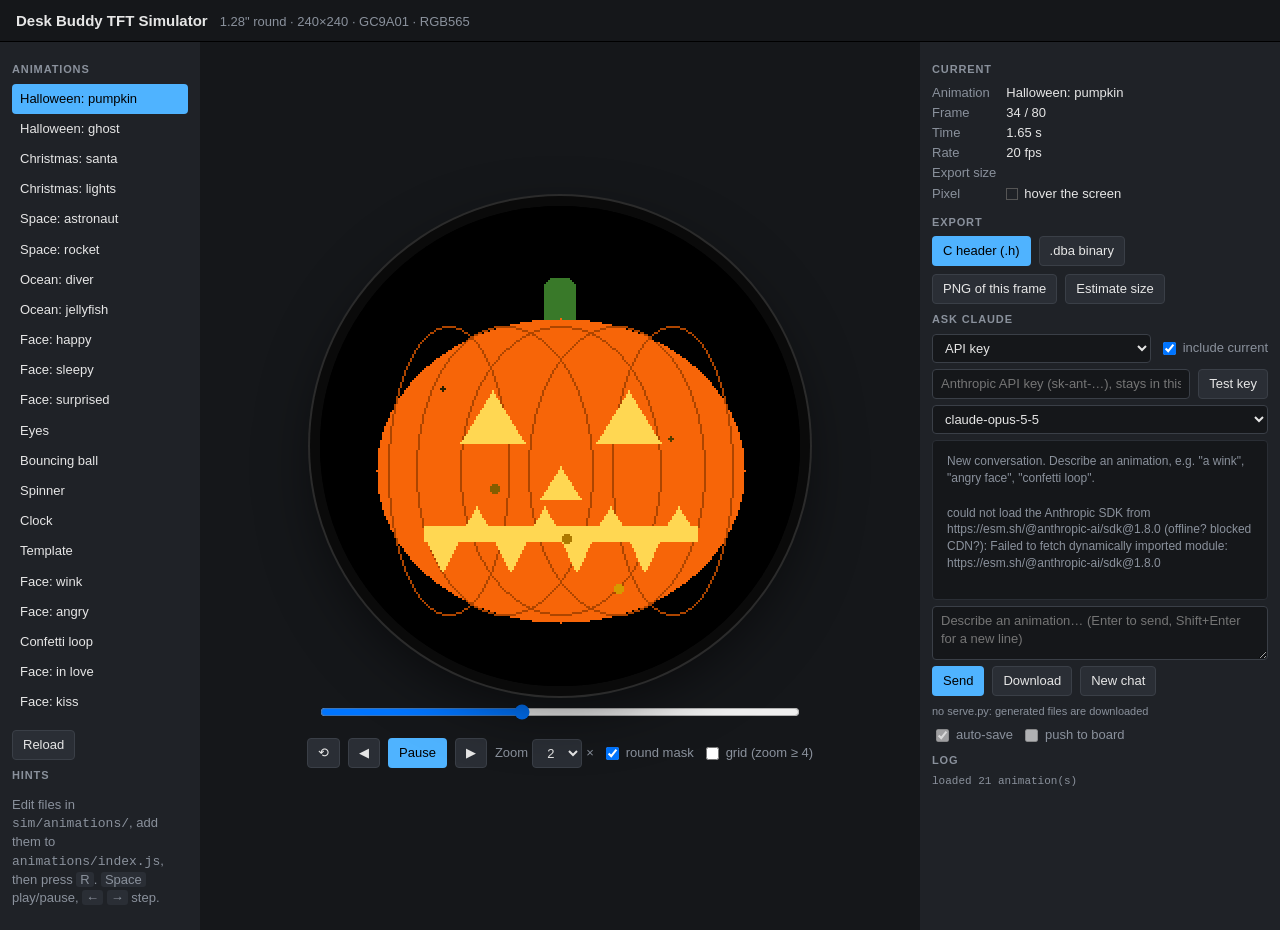
==== sim/index.html @ 9217c443 "Desk Buddy: TFT simulator, Claude chat, ESP32-S3 firmware with OTA, themes and 3D model - sim/: brow" ====
<!doctype html>
<html lang="en">
<head>
<meta charset="utf-8">
<title>Desk Buddy TFT Simulator</title>
<meta name="viewport" content="width=device-width, initial-scale=1">
<style>
  :root { --bg: #15171a; --panel: #1f2227; --fg: #e6e6e6; --dim: #8a919c; --accent: #4fb3ff; }
  * { box-sizing: border-box; }
  body { margin: 0; background: var(--bg); color: var(--fg); font: 13px/1.4 -apple-system, "Segoe UI", Helvetica, Arial, sans-serif; }
  header { padding: 10px 16px; border-bottom: 1px solid #000; display: flex; align-items: baseline; gap: 12px; }
  header h1 { font-size: 15px; margin: 0; }
  header span { color: var(--dim); }
  main { display: grid; grid-template-columns: 200px 1fr 360px; gap: 0; min-height: calc(100vh - 42px); }
  aside { background: var(--panel); padding: 12px; overflow: auto; }
  aside h2 { font-size: 11px; text-transform: uppercase; letter-spacing: .08em; color: var(--dim); margin: 8px 0 6px; }
  #anim-list { list-style: none; padding: 0; margin: 0; }
  #anim-list li { padding: 6px 8px; border-radius: 4px; cursor: pointer; }
  #anim-list li:hover { background: #2a2e35; }
  #anim-list li.active { background: var(--accent); color: #000; }
  #center { display: flex; flex-direction: column; align-items: center; justify-content: center; padding: 24px; gap: 16px; }
  #stage { position: relative; background: #000; box-shadow: 0 0 0 10px #0a0a0a, 0 0 0 12px #2b2b2b, 0 20px 60px rgba(0,0,0,.6); }
  #stage.round { border-radius: 50%; overflow: hidden; }
  #stage:not(.round)::after { content: ""; position: absolute; inset: 0; border-radius: 50%; box-shadow: 0 0 0 2000px rgba(0,0,0,.55); pointer-events: none; }
  #screen, #overlay { display: block; image-rendering: pixelated; image-rendering: crisp-edges; position: absolute; top: 0; left: 0; }
  #overlay { pointer-events: none; }
  #transport { display: flex; gap: 8px; align-items: center; flex-wrap: wrap; justify-content: center; }
  button, select { background: #2a2e35; color: var(--fg); border: 1px solid #3a3f47; border-radius: 4px; padding: 5px 10px; cursor: pointer; font: inherit; }
  button:hover { background: #343941; }
  button.primary { background: var(--accent); color: #000; border-color: transparent; }
  input[type=range] { width: 480px; max-width: 80vw; }
  label { color: var(--dim); display: inline-flex; gap: 4px; align-items: center; }
  .row { display: flex; gap: 8px; flex-wrap: wrap; margin-bottom: 8px; }
  dl { display: grid; grid-template-columns: auto 1fr; gap: 2px 10px; margin: 0 0 12px; }
  dt { color: var(--dim); }
  dd { margin: 0; font-variant-numeric: tabular-nums; }
  #hud-swatch { display: inline-block; width: 12px; height: 12px; border: 1px solid #555; vertical-align: middle; margin-right: 6px; }
  #log { font-family: ui-monospace, Menlo, monospace; font-size: 11px; color: var(--dim); max-height: 40vh; overflow: auto; }
  #log .err, #board-progress-text.err { color: #ff6b6b; }
  progress { accent-color: var(--accent); }
  kbd { background: #2a2e35; border-radius: 3px; padding: 0 4px; font-family: inherit; }
  /* chat */
  #chat { display: flex; flex-direction: column; gap: 6px; }
  #chat input[type=password], #chat select, #chat textarea { background: #15171a; color: var(--fg); border: 1px solid #3a3f47; border-radius: 4px; padding: 5px 8px; font: inherit; width: 100%; }
  #chat textarea { resize: vertical; min-height: 54px; }
  #chat-log { background: #15171a; border: 1px solid #2a2e35; border-radius: 4px; padding: 6px; min-height: 160px; max-height: 38vh; overflow: auto; display: flex; flex-direction: column; gap: 6px; }
  .bubble { padding: 6px 8px; border-radius: 6px; white-space: pre-wrap; word-break: break-word; max-width: 100%; }
  .bubble.user { background: #2a3f55; align-self: flex-end; }
  .bubble.assistant { background: #262a31; }
  .bubble.sys { color: var(--dim); font-size: 12px; }
  .bubble.sys button { margin-top: 4px; }
  .code-tag { margin-top: 6px; color: var(--accent); cursor: pointer; font-family: ui-monospace, Menlo, monospace; font-size: 11px; }
  .bubble pre { font-size: 10px; max-height: 240px; overflow: auto; background: #0d0f11; padding: 6px; border-radius: 4px; }
  #chat-mode { color: var(--dim); font-size: 11px; }
</style>
</head>
<body>
<header>
  <h1>Desk Buddy TFT Simulator</h1>
  <span>1.28" round · 240×240 · GC9A01 · RGB565</span>
</header>
<main>
  <aside>
    <h2>Animations</h2>
    <ul id="anim-list"></ul>
    <div class="row" style="margin-top:12px"><button id="btn-reload" title="Re-read animations/*.js (R)">Reload</button></div>
    <h2>Hints</h2>
    <p style="color:var(--dim)">Edit files in <code>sim/animations/</code>, add them to <code>animations/index.js</code>, then press <kbd>R</kbd>. <kbd>Space</kbd> play/pause, <kbd>←</kbd> <kbd>→</kbd> step.</p>
  </aside>

  <section id="center">
    <div id="stage" class="round">
      <canvas id="screen" width="240" height="240"></canvas>
      <canvas id="overlay" width="240" height="240"></canvas>
    </div>
    <input id="scrub" type="range" min="0" max="0" value="0">
    <div id="transport">
      <button id="btn-restart" title="Restart">⟲</button>
      <button id="btn-back" title="Previous frame (←)">◀</button>
      <button id="btn-play" class="primary">Pause</button>
      <button id="btn-step" title="Next frame (→)">▶</button>
      <label>Zoom <select id="sel-scale"><option>1</option><option>2</option><option>3</option><option>4</option><option>6</option></select>×</label>
      <label><input id="chk-round" type="checkbox" checked> round mask</label>
      <label><input id="chk-grid" type="checkbox"> grid (zoom ≥ 4)</label>
    </div>
  </section>

  <aside>
    <h2>Current</h2>
    <dl>
      <dt>Animation</dt><dd id="hud-name">–</dd>
      <dt>Frame</dt><dd id="hud-frame">–</dd>
      <dt>Time</dt><dd id="hud-time">–</dd>
      <dt>Rate</dt><dd id="hud-fps">–</dd>
      <dt>Export size</dt><dd id="hud-size"></dd>
      <dt>Pixel</dt><dd><span id="hud-swatch"></span><span id="hud-pixel">hover the screen</span></dd>
    </dl>
    <h2>Export</h2>
    <div class="row">
      <button id="btn-export-h" class="primary" title="C header for player/dba_player.h">C header (.h)</button>
      <button id="btn-export-dba" title="Raw binary, same format">.dba binary</button>
      <button id="btn-export-fw" style="display:none">→ firmware</button>
    </div>
    <div class="row">
      <button id="btn-export-png">PNG of this frame</button>
      <button id="btn-size">Estimate size</button>
    </div>
    <div id="board-row" class="row" style="display:none; align-items:center">
      <input id="board-host" placeholder="board address, e.g. 192.168.50.99" style="flex:1; min-width:140px; background:#15171a; color:var(--fg); border:1px solid #3a3f47; border-radius:4px; padding:5px 8px; font:inherit">
      <button id="btn-push-board" class="primary" title="Upload this animation to the running desk buddy over Wi-Fi (no reflash)">→ board</button>
      <label title="Start playing it on the board right after the upload"><input id="chk-board-play" type="checkbox" checked> play</label>
    </div>
    <div id="board-progress" style="display:none; margin-bottom:8px">
      <progress id="board-progress-bar" value="0" max="100" style="width:100%; height:8px"></progress>
      <div id="board-progress-text" style="font-size:11px; color:var(--dim)"></div>
    </div>
    <h2>Ask Claude</h2>
    <div id="chat">
      <div class="row" style="margin:0; align-items:center">
        <select id="chat-backend" style="flex:1" title="Where the generation runs">
          <option value="cli">Claude Code (your login)</option>
          <option value="api">API key</option>
        </select>
        <label title="Send the selected animation's source so Claude can edit it"><input id="chat-ctx" type="checkbox" checked> include current</label>
      </div>
      <div id="chat-api-row" class="row" style="margin:0; flex-direction:column; gap:6px">
        <div class="row" style="margin:0">
          <input id="chat-key" type="password" placeholder="Anthropic API key (sk-ant-…), stays in this browser" autocomplete="off" style="flex:1">
          <button id="chat-test" title="Check the key and model without spending tokens">Test key</button>
        </div>
        <select id="chat-model"></select>
      </div>
      <div id="chat-cli-row" class="row" style="margin:0; align-items:center">
        <select id="chat-cli-model" style="flex:1" title="--model for the claude CLI"></select>
        <span id="chat-cli-info" style="color:var(--dim); font-size:11px"></span>
      </div>
      <div id="chat-log"></div>
      <textarea id="chat-input" placeholder="Describe an animation… (Enter to send, Shift+Enter for a new line)"></textarea>
      <div class="row" style="margin:0">
        <button id="chat-send" class="primary">Send</button>
        <button id="chat-save" disabled>Save</button>
        <button id="chat-new">New chat</button>
        <span id="chat-mode"></span>
      </div>
      <div class="row" style="margin:0">
        <label title="Write every working result to sim/animations/<name>.js and add it to index.js"><input id="chat-autosave" type="checkbox" checked> auto-save</label>
        <label title="Also upload it to the board address entered under Export"><input id="chat-push" type="checkbox"> push to board</label>
      </div>
    </div>
    <h2>Log</h2>
    <div id="log"></div>
  </aside>
</main>
<script src="lib/gfx.js"></script>
<script src="lib/dba.js"></script>
<script src="lib/app.js"></script>
<script type="module" src="lib/chat.js"></script>
</body>
</html>
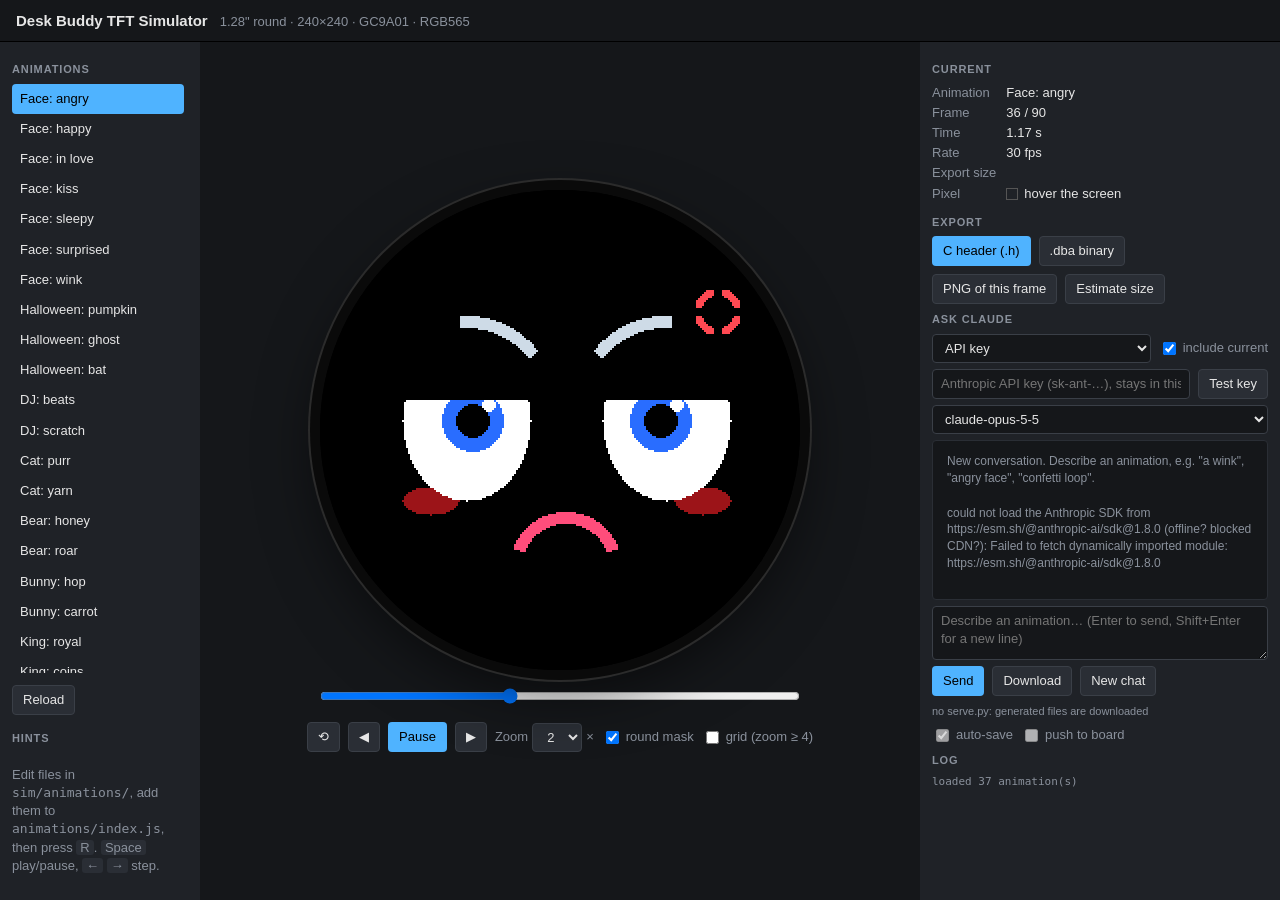
==== commit a3c97a35: "Sim: scrollable animation list, fixed-height layout, keep the selection in view Co-Authored-By: Clau" ====
--- a/sim/index.html
+++ b/sim/index.html
@@ -7,14 +7,21 @@
 <style>
   :root { --bg: #15171a; --panel: #1f2227; --fg: #e6e6e6; --dim: #8a919c; --accent: #4fb3ff; }
   * { box-sizing: border-box; }
-  body { margin: 0; background: var(--bg); color: var(--fg); font: 13px/1.4 -apple-system, "Segoe UI", Helvetica, Arial, sans-serif; }
+  body { margin: 0; background: var(--bg); color: var(--fg); font: 13px/1.4 -apple-system, "Segoe UI", Helvetica, Arial, sans-serif;
+         height: 100vh; display: flex; flex-direction: column; overflow: hidden; }
   header { padding: 10px 16px; border-bottom: 1px solid #000; display: flex; align-items: baseline; gap: 12px; }
   header h1 { font-size: 15px; margin: 0; }
   header span { color: var(--dim); }
-  main { display: grid; grid-template-columns: 200px 1fr 360px; gap: 0; min-height: calc(100vh - 42px); }
-  aside { background: var(--panel); padding: 12px; overflow: auto; }
+  main { display: grid; grid-template-columns: 200px 1fr 360px; gap: 0; flex: 1; min-height: 0; }
+  aside { background: var(--panel); padding: 12px; overflow: auto; min-height: 0; }
+  #center { overflow: auto; }
+  /* left sidebar: the animation list scrolls, the reload button and hints stay put */
+  #left { display: flex; flex-direction: column; overflow: hidden; }
+  #left > * { flex: none; }
   aside h2 { font-size: 11px; text-transform: uppercase; letter-spacing: .08em; color: var(--dim); margin: 8px 0 6px; }
-  #anim-list { list-style: none; padding: 0; margin: 0; }
+  #anim-list { list-style: none; padding: 0 4px 0 0; margin: 0; flex: 1 1 auto !important; min-height: 80px; overflow-y: auto; }
+  #anim-list::-webkit-scrollbar { width: 8px; }
+  #anim-list::-webkit-scrollbar-thumb { background: #3a3f47; border-radius: 4px; }
   #anim-list li { padding: 6px 8px; border-radius: 4px; cursor: pointer; }
   #anim-list li:hover { background: #2a2e35; }
   #anim-list li.active { background: var(--accent); color: #000; }
@@ -60,7 +67,7 @@
   <span>1.28" round · 240×240 · GC9A01 · RGB565</span>
 </header>
 <main>
-  <aside>
+  <aside id="left">
     <h2>Animations</h2>
     <ul id="anim-list"></ul>
     <div class="row" style="margin-top:12px"><button id="btn-reload" title="Re-read animations/*.js (R)">Reload</button></div>
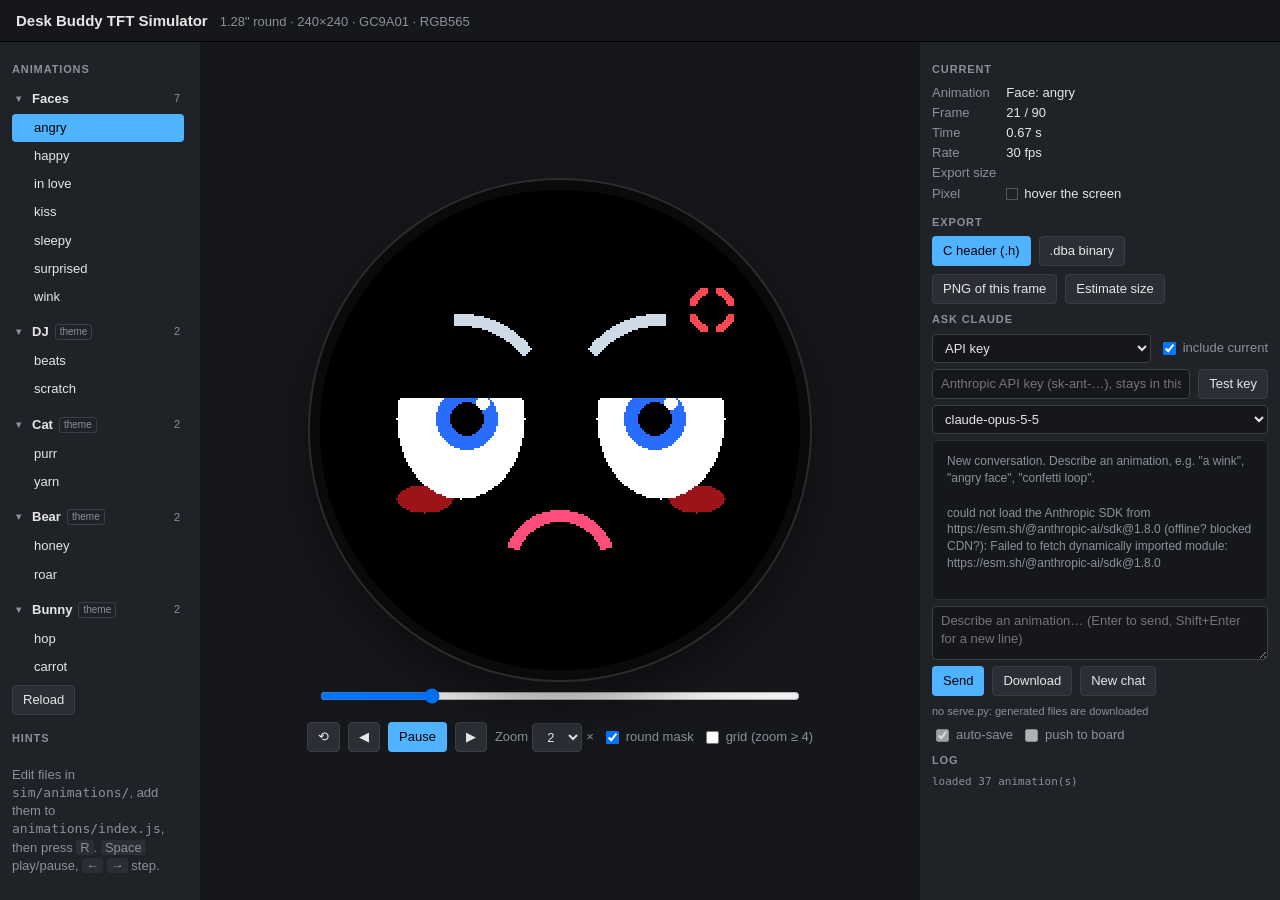
==== commit 2a0f2878: "Sim: animation list grouped into collapsible categories; load each animation file in its own scope R" ====
--- a/sim/index.html
+++ b/sim/index.html
@@ -22,9 +22,20 @@
   #anim-list { list-style: none; padding: 0 4px 0 0; margin: 0; flex: 1 1 auto !important; min-height: 80px; overflow-y: auto; }
   #anim-list::-webkit-scrollbar { width: 8px; }
   #anim-list::-webkit-scrollbar-thumb { background: #3a3f47; border-radius: 4px; }
-  #anim-list li { padding: 6px 8px; border-radius: 4px; cursor: pointer; }
-  #anim-list li:hover { background: #2a2e35; }
-  #anim-list li.active { background: var(--accent); color: #000; }
+  #anim-list ul { list-style: none; padding: 0; margin: 0 0 6px; }
+  #anim-list li.item { padding: 5px 8px 5px 22px; border-radius: 4px; cursor: pointer; }
+  #anim-list li.item:hover { background: #2a2e35; }
+  #anim-list li.item.active { background: var(--accent); color: #000; }
+  #anim-list .cat-head { position: sticky; top: 0; z-index: 1; background: var(--panel); display: flex; align-items: center; gap: 6px;
+                         padding: 6px 4px; cursor: pointer; user-select: none; font-weight: 600; }
+  #anim-list .cat-head:hover .cat-name { color: var(--accent); }
+  #anim-list .caret { width: 10px; color: var(--dim); font-size: 10px; }
+  #anim-list .caret::before { content: "▾"; }
+  #anim-list .cat.collapsed .caret::before { content: "▸"; }
+  #anim-list .cat.collapsed ul { display: none; }
+  #anim-list .cat-tag { font-size: 10px; font-weight: 400; color: var(--dim); border: 1px solid #3a3f47; border-radius: 3px; padding: 0 4px; }
+  #anim-list .cat-tag:empty { display: none; }
+  #anim-list .cat-count { margin-left: auto; font-weight: 400; color: var(--dim); font-size: 11px; }
   #center { display: flex; flex-direction: column; align-items: center; justify-content: center; padding: 24px; gap: 16px; }
   #stage { position: relative; background: #000; box-shadow: 0 0 0 10px #0a0a0a, 0 0 0 12px #2b2b2b, 0 20px 60px rgba(0,0,0,.6); }
   #stage.round { border-radius: 50%; overflow: hidden; }
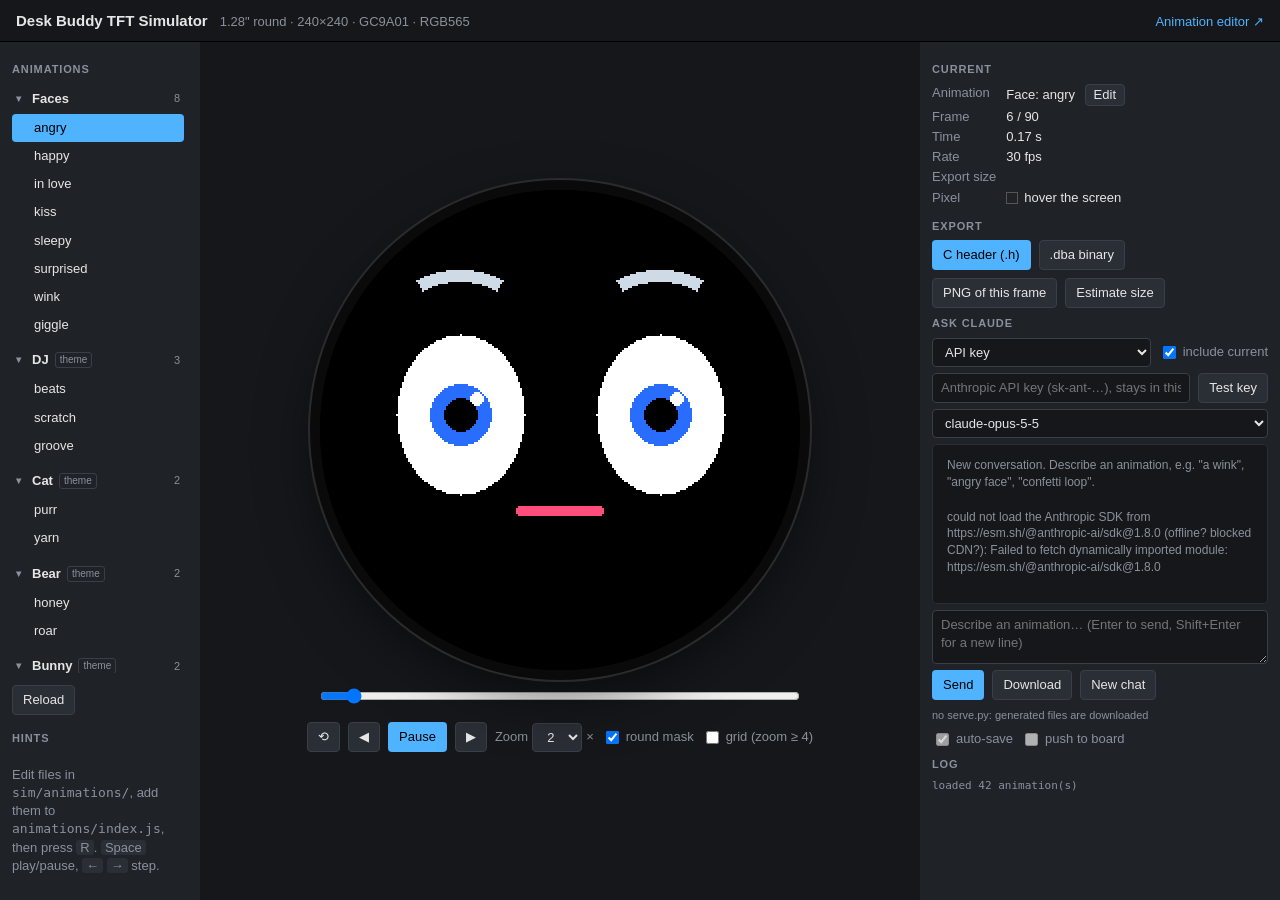
==== commit bb1320cc: "Sim: animation editor (visual keyframes + code), FaceRig, shared board module - sim/editor.html + li" ====
--- a/sim/index.html
+++ b/sim/index.html
@@ -76,6 +76,8 @@
 <header>
   <h1>Desk Buddy TFT Simulator</h1>
   <span>1.28" round · 240×240 · GC9A01 · RGB565</span>
+  <span style="flex:1"></span>
+  <a href="editor.html" target="desk-buddy-editor" style="color:var(--accent); text-decoration:none">Animation editor ↗</a>
 </header>
 <main>
   <aside id="left">
@@ -106,7 +108,7 @@
   <aside>
     <h2>Current</h2>
     <dl>
-      <dt>Animation</dt><dd id="hud-name">–</dd>
+      <dt>Animation</dt><dd><span id="hud-name">–</span> <button id="btn-edit" title="Open this animation in the editor" style="padding:1px 8px; margin-left:6px">Edit</button></dd>
       <dt>Frame</dt><dd id="hud-frame">–</dd>
       <dt>Time</dt><dd id="hud-time">–</dd>
       <dt>Rate</dt><dd id="hud-fps">–</dd>
@@ -171,6 +173,7 @@
 </main>
 <script src="lib/gfx.js"></script>
 <script src="lib/dba.js"></script>
+<script src="lib/board.js"></script>
 <script src="lib/app.js"></script>
 <script type="module" src="lib/chat.js"></script>
 </body>
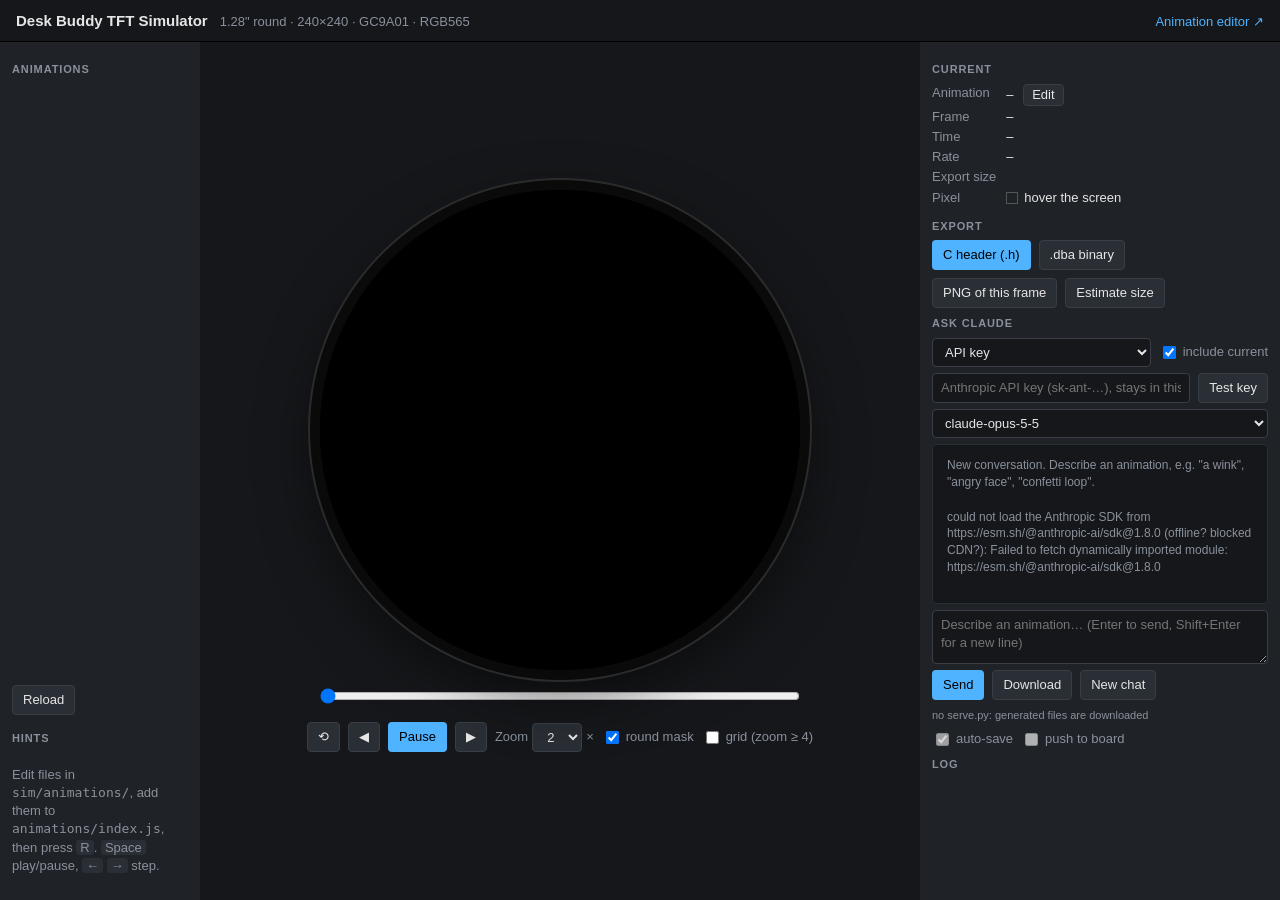
==== commit a48747d1: "Firmware: build without Wi-Fi, uploads over USB and Bluetooth, API docs A Bluetooth + USB build (esp" ====
--- a/sim/index.html
+++ b/sim/index.html
@@ -126,7 +126,7 @@
       <button id="btn-size">Estimate size</button>
     </div>
     <div id="board-row" class="row" style="display:none; align-items:center">
-      <input id="board-host" placeholder="board address, e.g. 192.168.50.99" style="flex:1; min-width:140px; background:#15171a; color:var(--fg); border:1px solid #3a3f47; border-radius:4px; padding:5px 8px; font:inherit">
+      <input id="board-host" placeholder="board address (192.168.50.99), usb or ble" style="flex:1; min-width:140px; background:#15171a; color:var(--fg); border:1px solid #3a3f47; border-radius:4px; padding:5px 8px; font:inherit">
       <button id="btn-push-board" class="primary" title="Upload this animation to the running desk buddy over Wi-Fi (no reflash)">→ board</button>
       <label title="Start playing it on the board right after the upload"><input id="chk-board-play" type="checkbox" checked> play</label>
     </div>
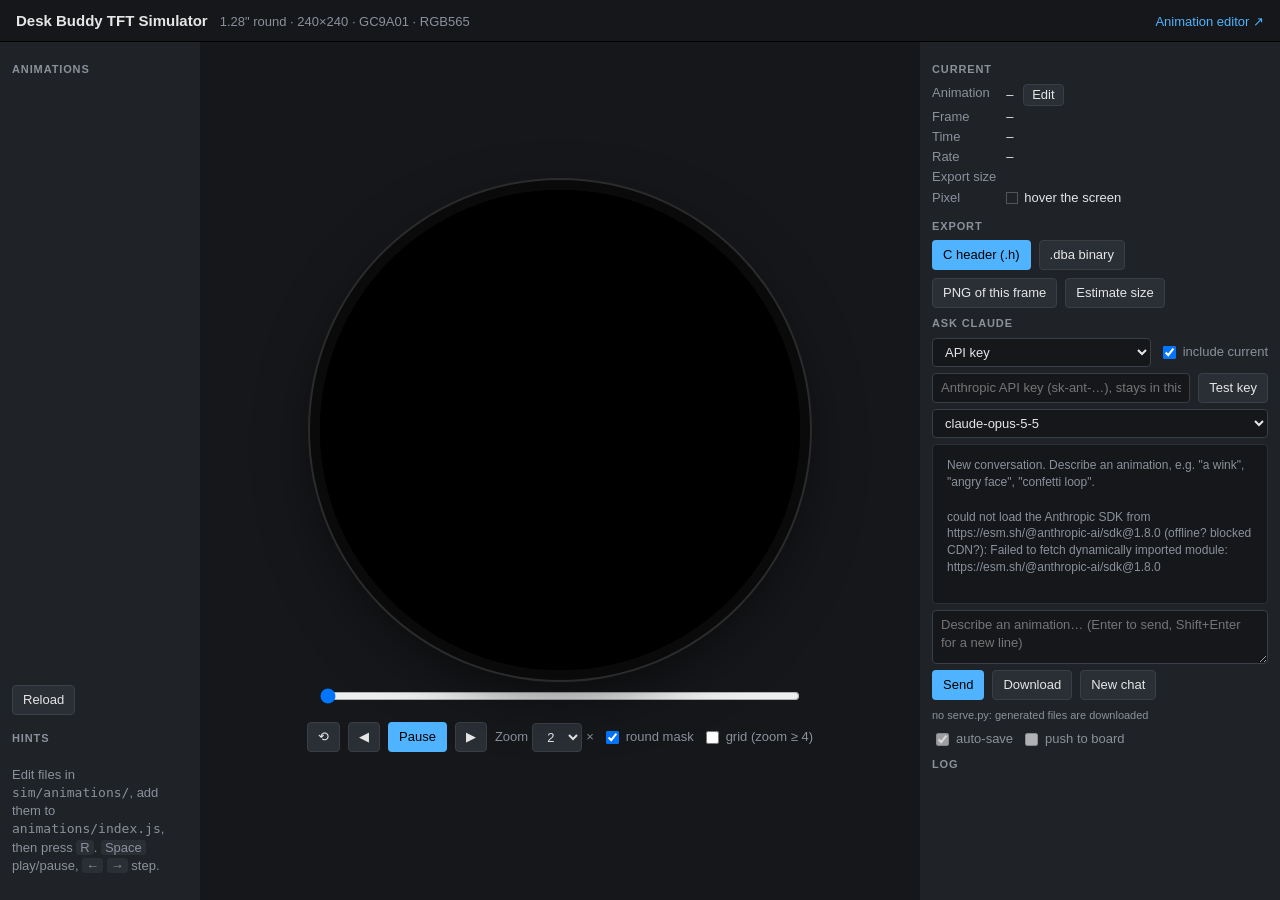
==== commit 0e8f8790: "Sim: export animations as DBAL (LZMA), split frames into rectangles - lib/lzma.js and tools/dba.py e" ====
--- a/sim/index.html
+++ b/sim/index.html
@@ -172,6 +172,7 @@
   </aside>
 </main>
 <script src="lib/gfx.js"></script>
+<script src="lib/lzma.js"></script>
 <script src="lib/dba.js"></script>
 <script src="lib/board.js"></script>
 <script src="lib/app.js"></script>
